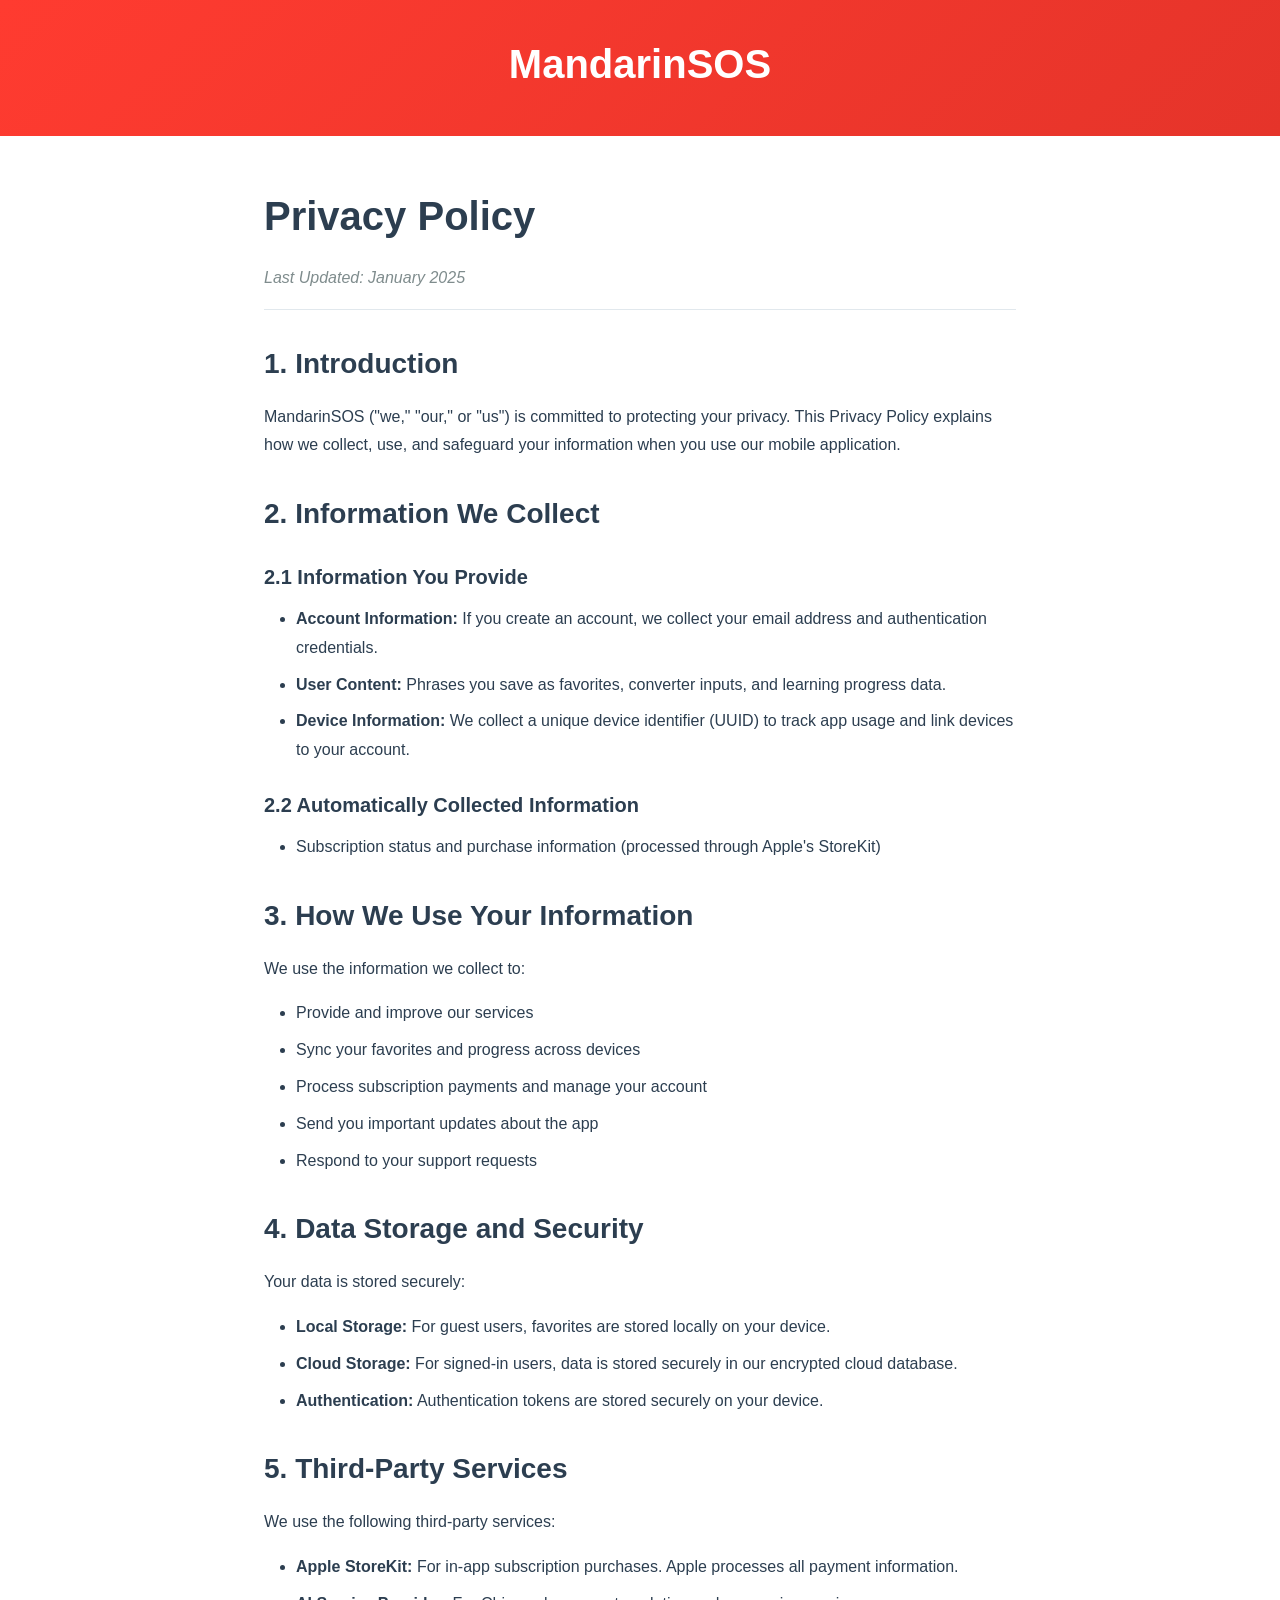
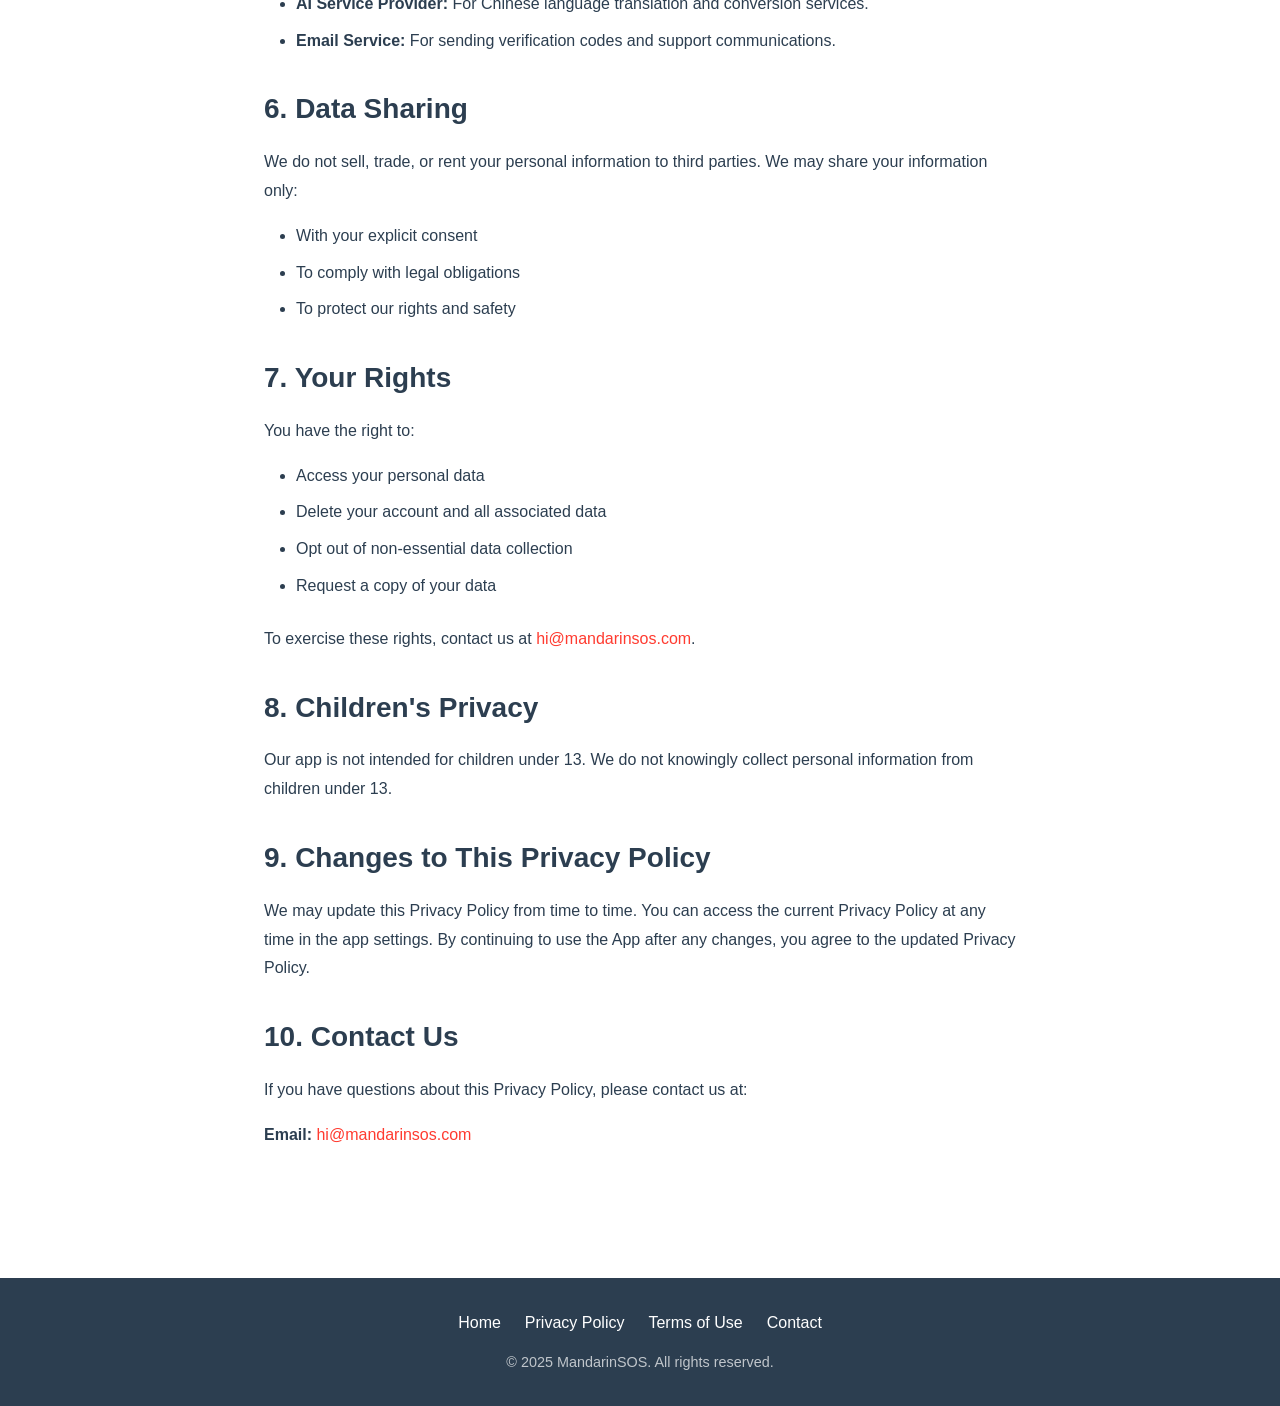
==== privacy.html @ 62cc7afb "Initial commit: MandarinSOS website" ====
<!DOCTYPE html>
<html lang="en">
<head>
    <meta charset="UTF-8">
    <meta name="viewport" content="width=device-width, initial-scale=1.0">
    <meta name="description" content="MandarinSOS Privacy Policy">
    <title>Privacy Policy - MandarinSOS</title>
    <link rel="stylesheet" href="styles.css">
</head>
<body>
    <header>
        <div class="container">
            <h1><a href="index.html">MandarinSOS</a></h1>
        </div>
    </header>

    <main>
        <section class="legal">
            <div class="container">
                <h1>Privacy Policy</h1>
                <p class="last-updated">Last Updated: January 2025</p>

                <h2>1. Introduction</h2>
                <p>MandarinSOS ("we," "our," or "us") is committed to protecting your privacy. This Privacy Policy explains how we collect, use, and safeguard your information when you use our mobile application.</p>

                <h2>2. Information We Collect</h2>
                <h3>2.1 Information You Provide</h3>
                <ul>
                    <li><strong>Account Information:</strong> If you create an account, we collect your email address and authentication credentials.</li>
                    <li><strong>User Content:</strong> Phrases you save as favorites, converter inputs, and learning progress data.</li>
                    <li><strong>Device Information:</strong> We collect a unique device identifier (UUID) to track app usage and link devices to your account.</li>
                </ul>

                <h3>2.2 Automatically Collected Information</h3>
                <ul>
                    <li>Subscription status and purchase information (processed through Apple's StoreKit)</li>
                </ul>

                <h2>3. How We Use Your Information</h2>
                <p>We use the information we collect to:</p>
                <ul>
                    <li>Provide and improve our services</li>
                    <li>Sync your favorites and progress across devices</li>
                    <li>Process subscription payments and manage your account</li>
                    <li>Send you important updates about the app</li>
                    <li>Respond to your support requests</li>
                </ul>

                <h2>4. Data Storage and Security</h2>
                <p>Your data is stored securely:</p>
                <ul>
                    <li><strong>Local Storage:</strong> For guest users, favorites are stored locally on your device.</li>
                    <li><strong>Cloud Storage:</strong> For signed-in users, data is stored securely in our encrypted cloud database.</li>
                    <li><strong>Authentication:</strong> Authentication tokens are stored securely on your device.</li>
                </ul>

                <h2>5. Third-Party Services</h2>
                <p>We use the following third-party services:</p>
                <ul>
                    <li><strong>Apple StoreKit:</strong> For in-app subscription purchases. Apple processes all payment information.</li>
                    <li><strong>AI Service Provider:</strong> For Chinese language translation and conversion services.</li>
                    <li><strong>Email Service:</strong> For sending verification codes and support communications.</li>
                </ul>

                <h2>6. Data Sharing</h2>
                <p>We do not sell, trade, or rent your personal information to third parties. We may share your information only:</p>
                <ul>
                    <li>With your explicit consent</li>
                    <li>To comply with legal obligations</li>
                    <li>To protect our rights and safety</li>
                </ul>

                <h2>7. Your Rights</h2>
                <p>You have the right to:</p>
                <ul>
                    <li>Access your personal data</li>
                    <li>Delete your account and all associated data</li>
                    <li>Opt out of non-essential data collection</li>
                    <li>Request a copy of your data</li>
                </ul>
                <p>To exercise these rights, contact us at <a href="mailto:hi@mandarinsos.com">hi@mandarinsos.com</a>.</p>

                <h2>8. Children's Privacy</h2>
                <p>Our app is not intended for children under 13. We do not knowingly collect personal information from children under 13.</p>

                <h2>9. Changes to This Privacy Policy</h2>
                <p>We may update this Privacy Policy from time to time. You can access the current Privacy Policy at any time in the app settings. By continuing to use the App after any changes, you agree to the updated Privacy Policy.</p>

                <h2>10. Contact Us</h2>
                <p>If you have questions about this Privacy Policy, please contact us at:</p>
                <p><strong>Email:</strong> <a href="mailto:hi@mandarinsos.com">hi@mandarinsos.com</a></p>
            </div>
        </section>
    </main>

    <footer>
        <div class="container">
            <nav>
                <a href="index.html">Home</a>
                <a href="privacy.html">Privacy Policy</a>
                <a href="terms.html">Terms of Use</a>
                <a href="mailto:hi@mandarinsos.com">Contact</a>
            </nav>
            <p class="copyright">&copy; 2025 MandarinSOS. All rights reserved.</p>
        </div>
    </footer>
</body>
</html>
---- styles.css ----
/* MandarinSOS Website Styles - Fast, Modern, Responsive */

:root {
    --primary-color: #FF3B30;
    --primary-dark: #E5342A;
    --secondary-color: #004E89;
    --text-color: #2C3E50;
    --text-light: #7F8C8D;
    --bg-color: #FFFFFF;
    --bg-light: #F8F9FA;
    --border-color: #E1E8ED;
    --max-width: 1200px;
    --spacing: 1.5rem;
}

* {
    margin: 0;
    padding: 0;
    box-sizing: border-box;
}

body {
    font-family: -apple-system, BlinkMacSystemFont, 'Segoe UI', Roboto, 'Helvetica Neue', Arial, sans-serif;
    line-height: 1.6;
    color: var(--text-color);
    background-color: var(--bg-color);
}

.container {
    max-width: var(--max-width);
    margin: 0 auto;
    padding: 0 var(--spacing);
}

/* Header */
header {
    background: linear-gradient(135deg, var(--primary-color), var(--primary-dark));
    color: white;
    padding: 2rem 0;
    text-align: center;
}

header h1 {
    font-size: 2.5rem;
    font-weight: 700;
    margin-bottom: 0.5rem;
}

header h1 a {
    color: white;
    text-decoration: none;
}

.tagline {
    font-size: 1.1rem;
    opacity: 0.95;
}

/* Main Content */
main {
    min-height: calc(100vh - 200px);
}

/* Hero Section */
.hero {
    padding: 4rem 0;
    text-align: center;
    background: var(--bg-light);
}

.hero h2 {
    font-size: 2.5rem;
    margin-bottom: 1rem;
    color: var(--text-color);
}

.lead {
    font-size: 1.25rem;
    color: var(--text-light);
    max-width: 700px;
    margin: 0 auto;
}

/* Features Section */
.features {
    padding: 4rem 0;
}

.features h2 {
    text-align: center;
    font-size: 2rem;
    margin-bottom: 3rem;
    color: var(--text-color);
}

.feature-grid {
    display: grid;
    grid-template-columns: repeat(auto-fit, minmax(250px, 1fr));
    gap: 2rem;
    margin-top: 2rem;
}

.feature-card {
    background: white;
    padding: 2rem;
    border-radius: 12px;
    box-shadow: 0 2px 8px rgba(0, 0, 0, 0.1);
    transition: transform 0.2s, box-shadow 0.2s;
}

.feature-card:hover {
    transform: translateY(-4px);
    box-shadow: 0 4px 16px rgba(0, 0, 0, 0.15);
}

.feature-card h3 {
    font-size: 1.5rem;
    margin-bottom: 1rem;
    color: var(--text-color);
}

.feature-card p {
    color: var(--text-light);
    line-height: 1.6;
}

/* Download Section */
.download {
    padding: 4rem 0;
    text-align: center;
    background: var(--bg-light);
}

.download h2 {
    font-size: 2rem;
    margin-bottom: 1rem;
}

.download p {
    font-size: 1.1rem;
    color: var(--text-light);
    margin-bottom: 2rem;
}

.app-badge {
    display: inline-block;
}

.app-badge img {
    transition: opacity 0.2s;
}

.app-badge:hover img {
    opacity: 0.8;
}

/* Contact Section */
.contact {
    padding: 4rem 0;
    text-align: center;
}

.contact h2 {
    font-size: 2rem;
    margin-bottom: 1rem;
}

.contact p {
    font-size: 1.1rem;
    color: var(--text-light);
    margin-bottom: 1rem;
}

.email {
    font-size: 1.5rem;
    font-weight: 600;
}

.email a {
    color: var(--primary-color);
    text-decoration: none;
    transition: color 0.2s;
}

.email a:hover {
    color: var(--primary-dark);
    text-decoration: underline;
}

/* Legal Pages */
.legal {
    padding: 3rem 0;
    max-width: 800px;
    margin: 0 auto;
}

.legal h1 {
    font-size: 2.5rem;
    margin-bottom: 1rem;
    color: var(--text-color);
}

.last-updated {
    color: var(--text-light);
    font-style: italic;
    margin-bottom: 2rem;
    padding-bottom: 1rem;
    border-bottom: 1px solid var(--border-color);
}

.legal h2 {
    font-size: 1.75rem;
    margin-top: 2rem;
    margin-bottom: 1rem;
    color: var(--text-color);
}

.legal h3 {
    font-size: 1.25rem;
    margin-top: 1.5rem;
    margin-bottom: 0.75rem;
    color: var(--text-color);
}

.legal p {
    margin-bottom: 1rem;
    line-height: 1.8;
}

.legal ul {
    margin-left: 2rem;
    margin-bottom: 1.5rem;
}

.legal li {
    margin-bottom: 0.5rem;
    line-height: 1.8;
}

.legal a {
    color: var(--primary-color);
    text-decoration: none;
}

.legal a:hover {
    text-decoration: underline;
}

/* Footer */
footer {
    background: var(--text-color);
    color: white;
    padding: 2rem 0;
    margin-top: 4rem;
}

footer .container {
    text-align: center;
}

footer nav {
    display: flex;
    justify-content: center;
    flex-wrap: wrap;
    gap: 1.5rem;
    margin-bottom: 1rem;
}

footer nav a {
    color: white;
    text-decoration: none;
    transition: opacity 0.2s;
}

footer nav a:hover {
    opacity: 0.8;
    text-decoration: underline;
}

.copyright {
    color: rgba(255, 255, 255, 0.7);
    font-size: 0.9rem;
}

/* Responsive Design */
@media (max-width: 768px) {
    header h1 {
        font-size: 2rem;
    }

    .hero h2 {
        font-size: 2rem;
    }

    .lead {
        font-size: 1.1rem;
    }

    .feature-grid {
        grid-template-columns: 1fr;
    }

    .legal {
        padding: 2rem 1rem;
    }

    .legal h1 {
        font-size: 2rem;
    }

    .legal h2 {
        font-size: 1.5rem;
    }

    footer nav {
        flex-direction: column;
        gap: 1rem;
    }
}

/* Performance Optimizations */
img {
    max-width: 100%;
    height: auto;
    display: block;
}

/* Apple EULA Button */
.apple-eula-button {
    display: inline-block;
    padding: 1rem 2rem;
    background: var(--primary-color);
    color: #FFFFFF !important;
    text-decoration: none;
    border-radius: 8px;
    font-weight: 600;
    font-size: 1.1rem;
    transition: background 0.2s, transform 0.2s;
    box-shadow: 0 2px 8px rgba(0, 0, 0, 0.15);
}

.apple-eula-button:hover {
    background: var(--primary-dark);
    transform: translateY(-2px);
    box-shadow: 0 4px 12px rgba(0, 0, 0, 0.2);
    color: #FFFFFF !important;
}

/* Print Styles */
@media print {
    header, footer {
        background: white;
        color: black;
    }
    
    .hero, .download {
        background: white;
    }
}
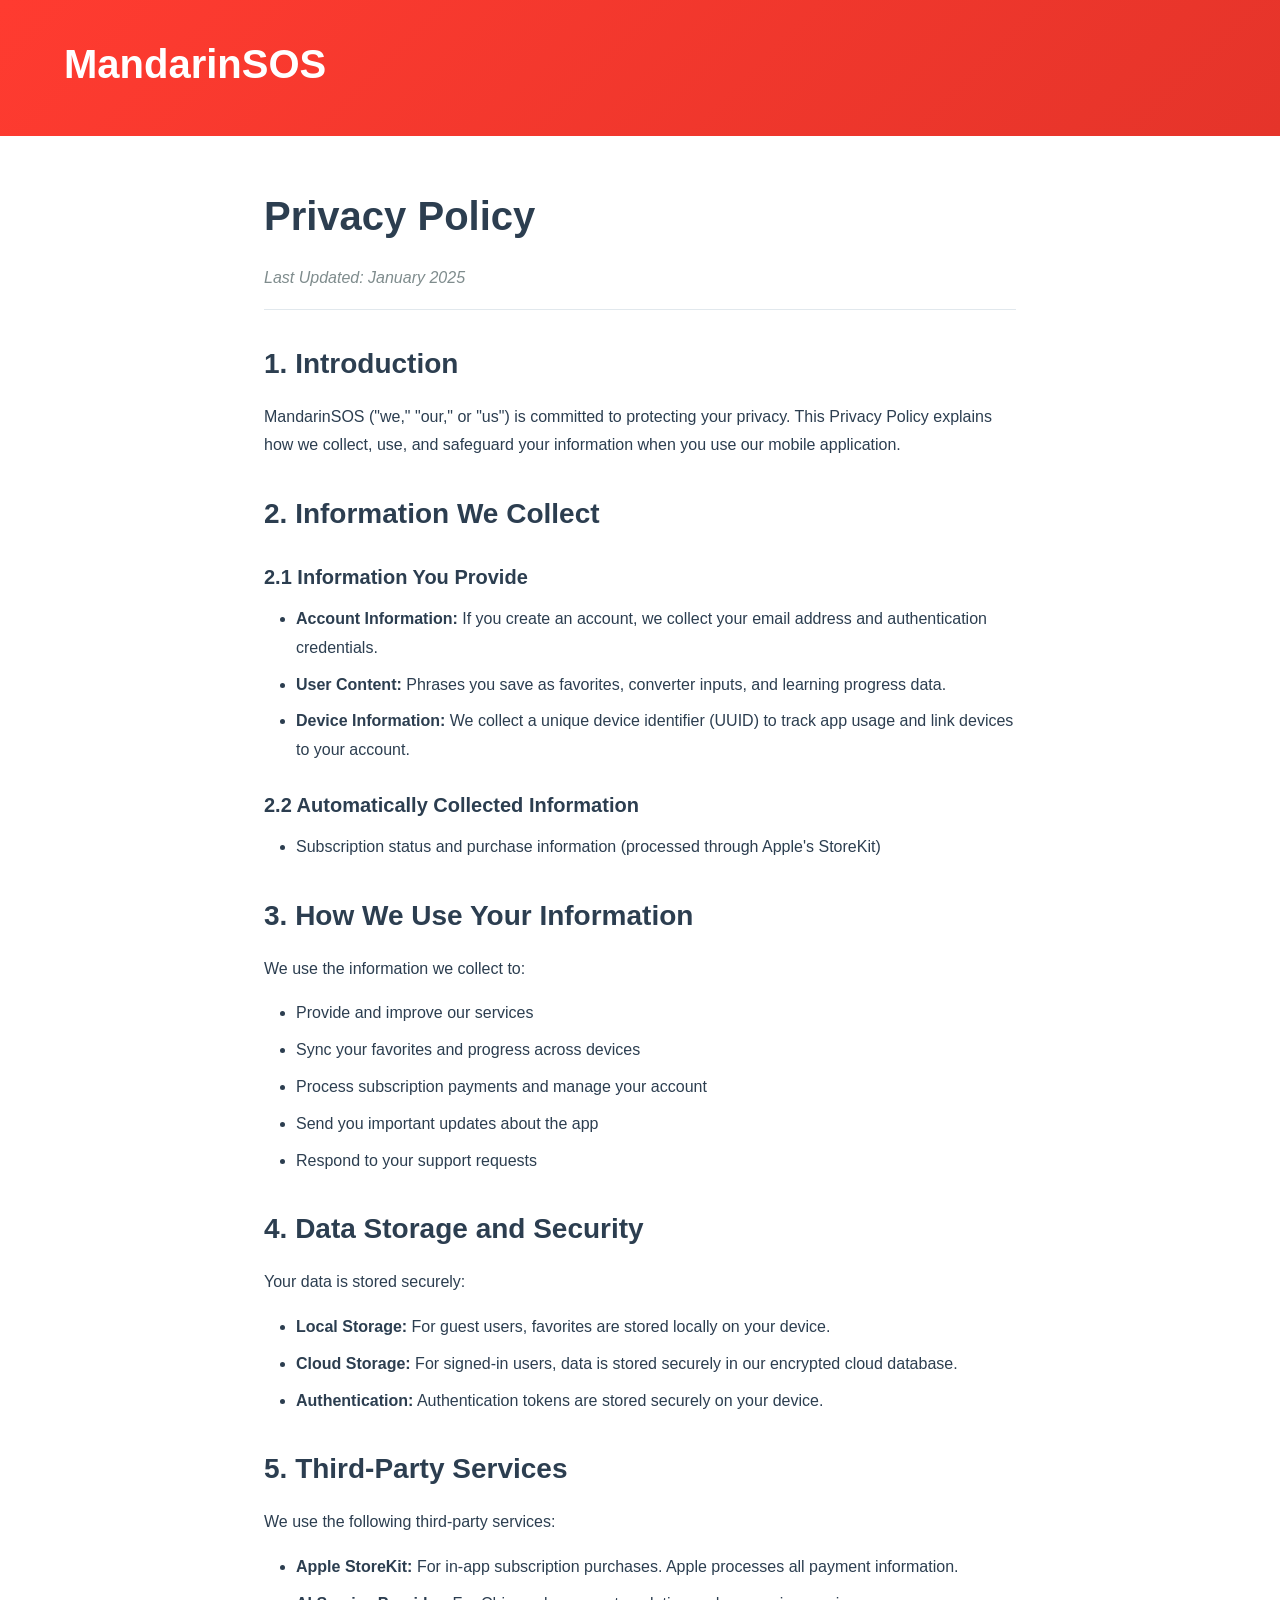
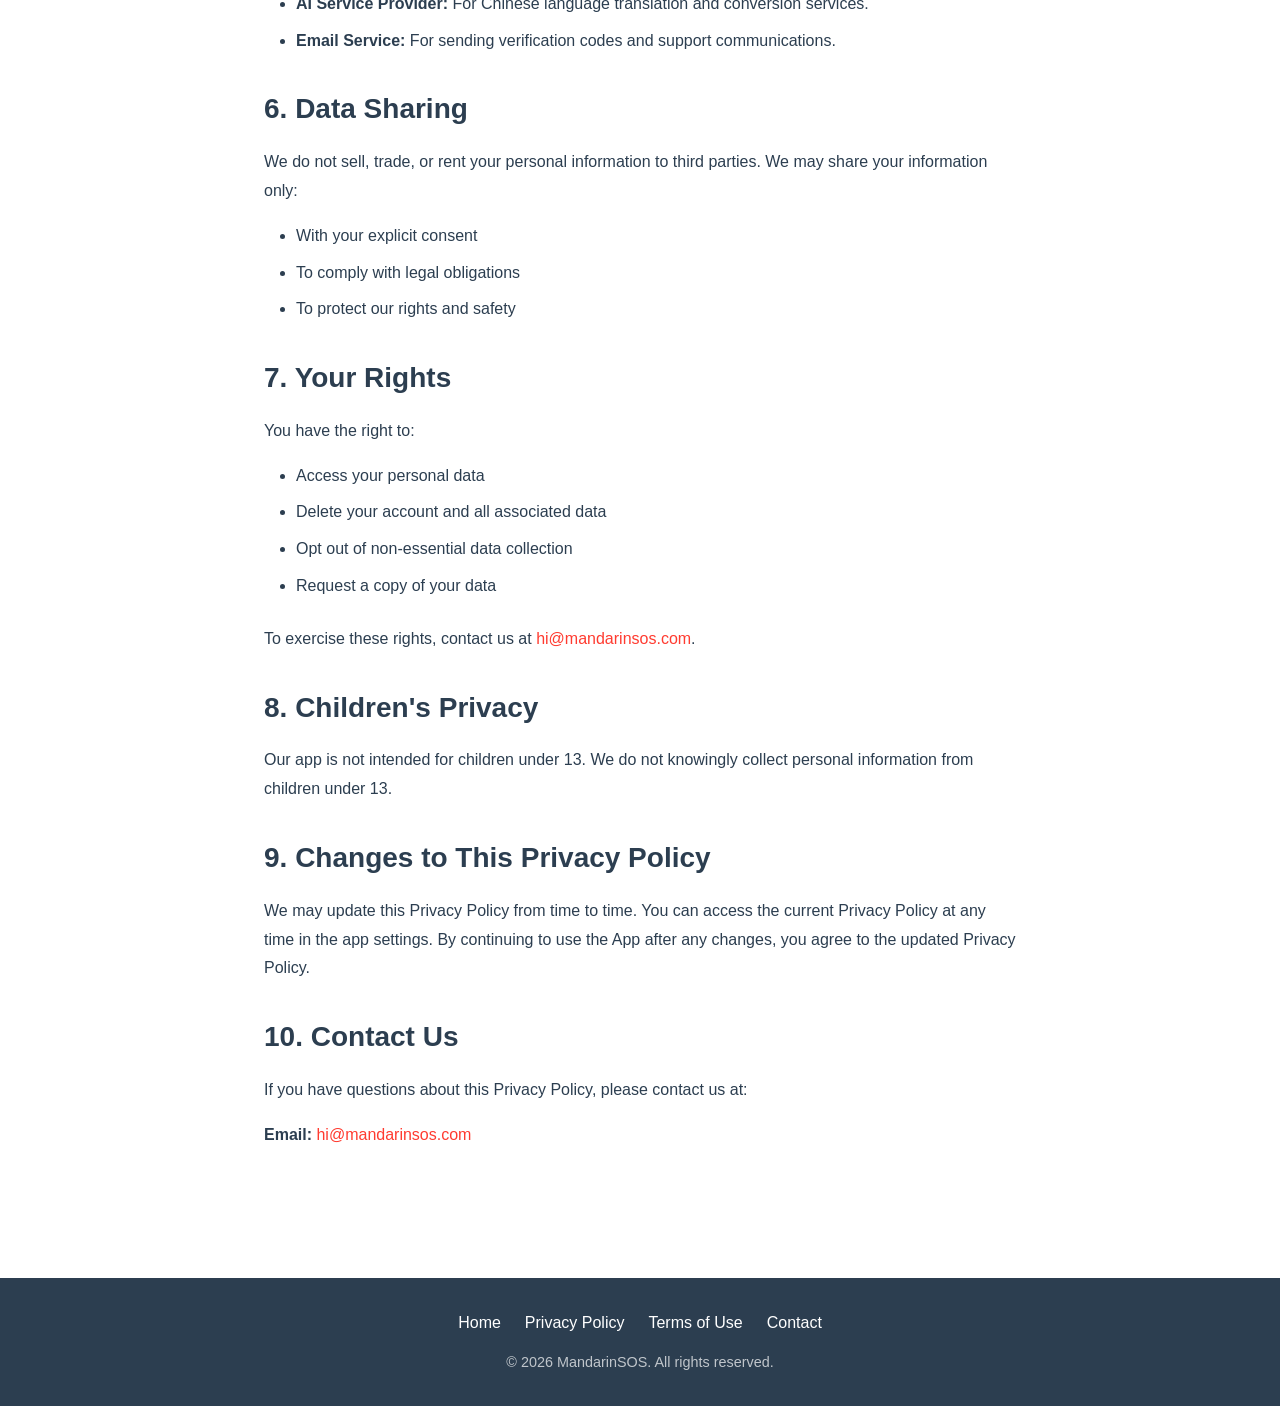
==== commit a4ba2672: "Update logo layout with rounded corners and update copyright to 2026" ====
--- a/privacy.html
+++ b/privacy.html
@@ -101,7 +101,7 @@
                 <a href="terms.html">Terms of Use</a>
                 <a href="mailto:hi@mandarinsos.com">Contact</a>
             </nav>
-            <p class="copyright">&copy; 2025 MandarinSOS. All rights reserved.</p>
+            <p class="copyright">&copy; 2026 MandarinSOS. All rights reserved.</p>
         </div>
     </footer>
 </body>
--- a/styles.css
+++ b/styles.css
@@ -37,13 +37,38 @@
     background: linear-gradient(135deg, var(--primary-color), var(--primary-dark));
     color: white;
     padding: 2rem 0;
-    text-align: center;
+}
+
+.header-content {
+    display: flex;
+    align-items: center;
+    gap: 2rem;
+}
+
+.logo-container {
+    flex-shrink: 0;
+}
+
+.logo {
+    max-width: 120px;
+    max-height: 120px;
+    width: auto;
+    height: auto;
+    display: block;
+    object-fit: contain;
+    border-radius: 20px;
+    box-shadow: 0 4px 12px rgba(0, 0, 0, 0.2);
+}
+
+.header-text {
+    flex: 1;
 }
 
 header h1 {
     font-size: 2.5rem;
     font-weight: 700;
     margin-bottom: 0.5rem;
+    text-align: left;
 }
 
 header h1 a {
@@ -54,6 +79,7 @@
 .tagline {
     font-size: 1.1rem;
     opacity: 0.95;
+    text-align: left;
 }
 
 /* Main Content */
@@ -284,8 +310,24 @@
 
 /* Responsive Design */
 @media (max-width: 768px) {
+    .header-content {
+        flex-direction: column;
+        text-align: center;
+        gap: 1rem;
+    }
+
+    .logo {
+        max-width: 80px;
+        max-height: 80px;
+    }
+
     header h1 {
         font-size: 2rem;
+        text-align: center;
+    }
+
+    .tagline {
+        text-align: center;
     }
 
     .hero h2 {
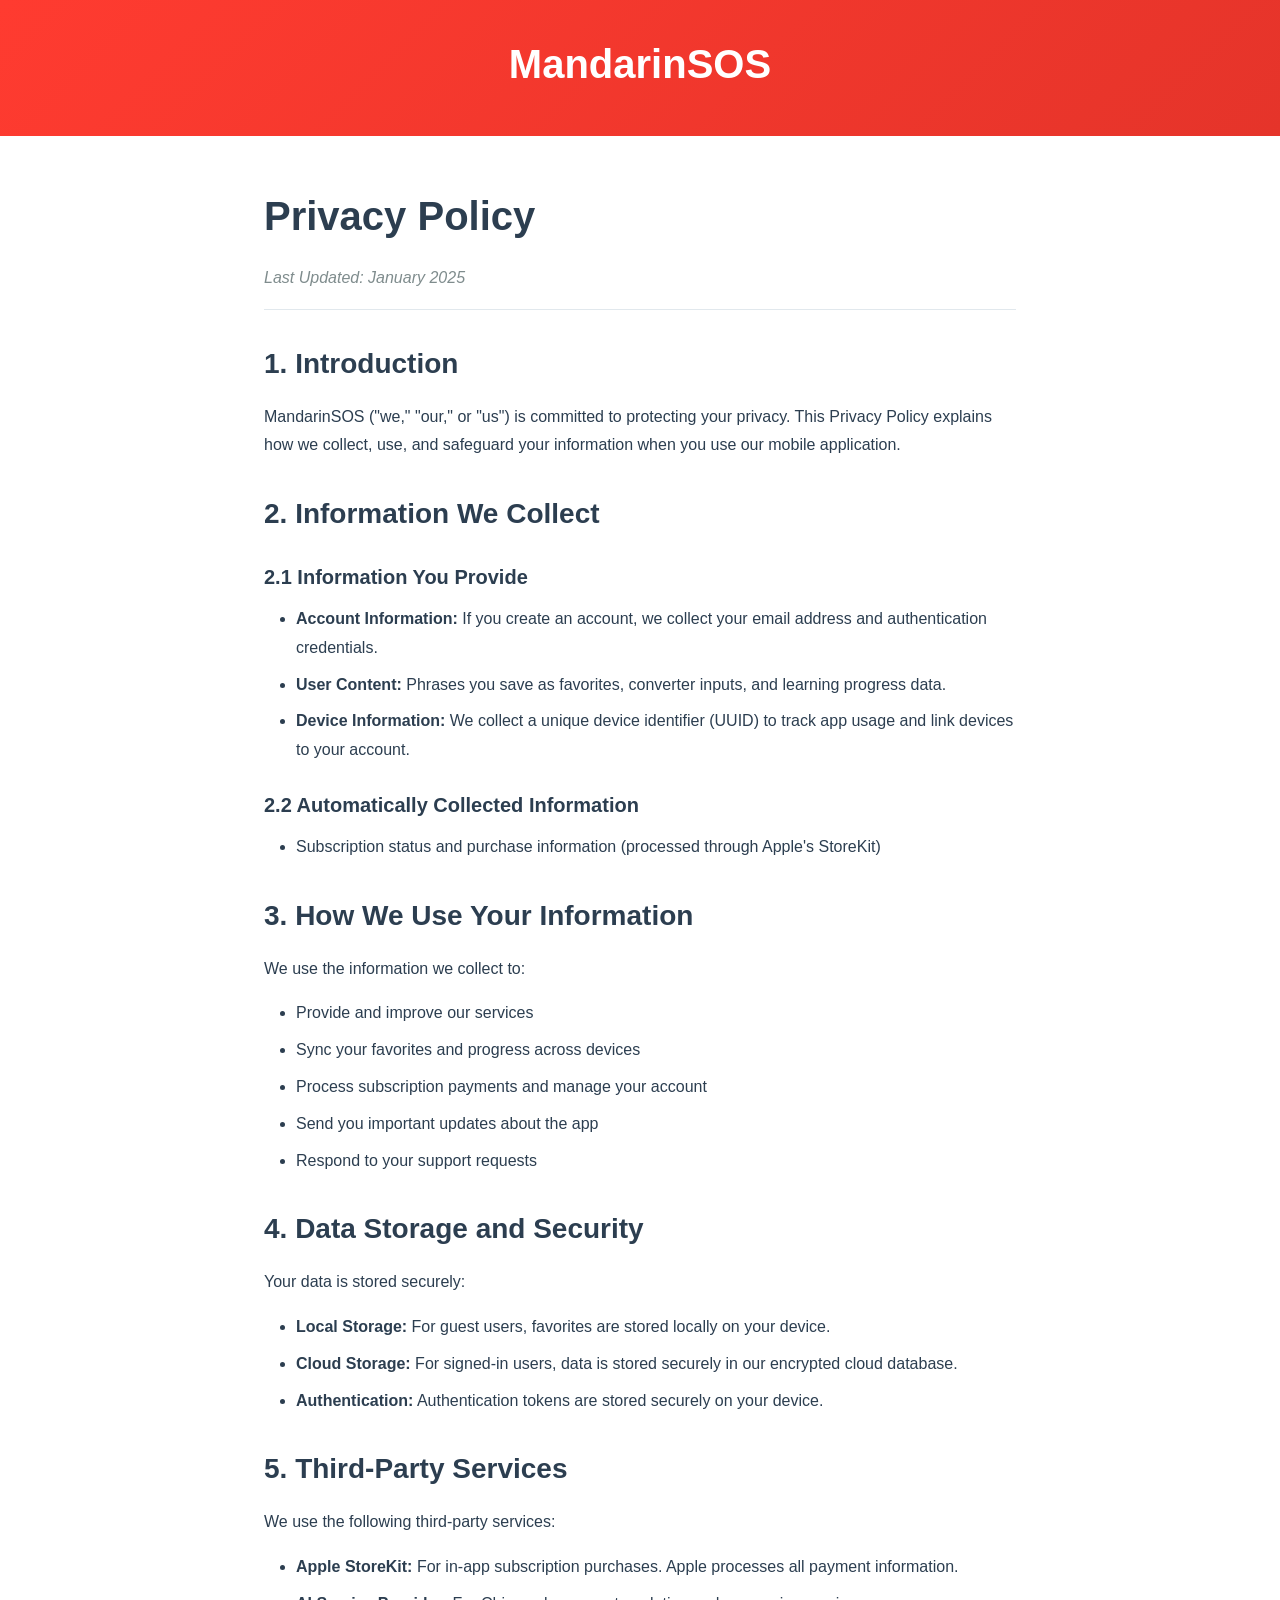
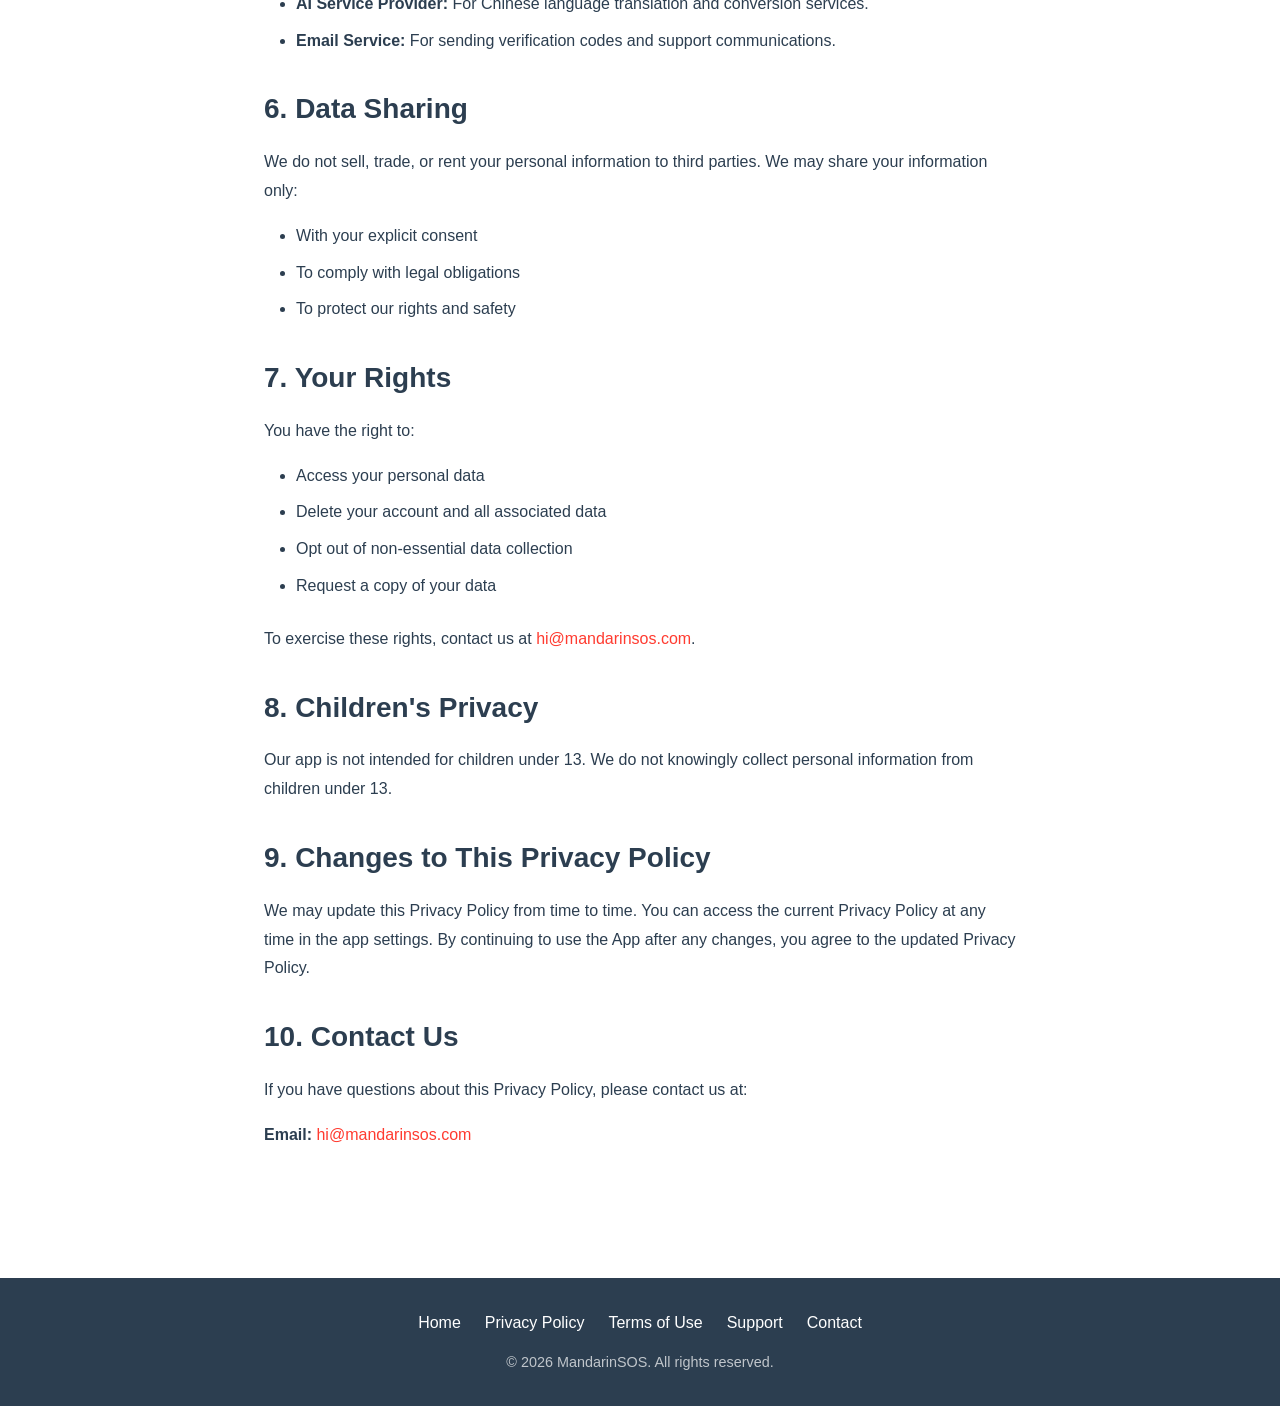
==== commit 44caeed6: "Add Support page with 24-hour response time and update footer links" ====
--- a/privacy.html
+++ b/privacy.html
@@ -99,6 +99,7 @@
                 <a href="index.html">Home</a>
                 <a href="privacy.html">Privacy Policy</a>
                 <a href="terms.html">Terms of Use</a>
+                <a href="support.html">Support</a>
                 <a href="mailto:hi@mandarinsos.com">Contact</a>
             </nav>
             <p class="copyright">&copy; 2026 MandarinSOS. All rights reserved.</p>
--- a/styles.css
+++ b/styles.css
@@ -37,74 +37,81 @@
     background: linear-gradient(135deg, var(--primary-color), var(--primary-dark));
     color: white;
     padding: 2rem 0;
-}
-
-.header-content {
+    text-align: center;
+}
+
+header h1 {
+    font-size: 2.5rem;
+    font-weight: 700;
+    margin-bottom: 0.5rem;
+}
+
+header h1 a {
+    color: white;
+    text-decoration: none;
+}
+
+.tagline {
+    font-size: 1.1rem;
+    opacity: 0.95;
+}
+
+/* Main Content */
+main {
+    min-height: calc(100vh - 200px);
+}
+
+/* Hero Section */
+.hero {
+    padding: 4rem 0;
+    background: var(--bg-light);
+}
+
+.hero-top {
     display: flex;
-    align-items: center;
-    gap: 2rem;
-}
-
-.logo-container {
+    align-items: flex-start;
+    justify-content: center;
+    gap: 1rem;
+    margin: 0 auto;
+    width: fit-content;
+    max-width: 100%;
+}
+
+.hero-logo {
     flex-shrink: 0;
+    padding-top: 0.3rem;
 }
 
 .logo {
-    max-width: 120px;
-    max-height: 120px;
+    max-width: 60px;
+    max-height: 60px;
     width: auto;
     height: auto;
     display: block;
     object-fit: contain;
-    border-radius: 20px;
-    box-shadow: 0 4px 12px rgba(0, 0, 0, 0.2);
-}
-
-.header-text {
-    flex: 1;
-}
-
-header h1 {
-    font-size: 2.5rem;
-    font-weight: 700;
-    margin-bottom: 0.5rem;
+}
+
+.hero-text {
+    flex-shrink: 0;
     text-align: left;
-}
-
-header h1 a {
-    color: white;
-    text-decoration: none;
-}
-
-.tagline {
-    font-size: 1.1rem;
-    opacity: 0.95;
-    text-align: left;
-}
-
-/* Main Content */
-main {
-    min-height: calc(100vh - 200px);
-}
-
-/* Hero Section */
-.hero {
-    padding: 4rem 0;
-    text-align: center;
-    background: var(--bg-light);
+    padding-top: 0.6rem;
+    max-width: 700px;
 }
 
 .hero h2 {
     font-size: 2.5rem;
     margin-bottom: 1rem;
     color: var(--text-color);
+    text-align: left;
 }
 
 .lead {
     font-size: 1.25rem;
     color: var(--text-light);
     max-width: 700px;
-    margin: 0 auto;
+    text-align: center;
+    margin: 1.5rem auto 0;
+    padding-left: calc(60px + 1rem + 0.3rem);
 }
 
 /* Features Section */
@@ -310,24 +317,32 @@
 
 /* Responsive Design */
 @media (max-width: 768px) {
-    .header-content {
+    header h1 {
+        font-size: 2rem;
+    }
+
+    .hero-top {
         flex-direction: column;
         text-align: center;
-        gap: 1rem;
+        gap: 1.5rem;
+    }
+
+    .hero-text {
+        text-align: center;
+        padding-top: 0;
+    }
+
+    .hero h2 {
+        text-align: center;
+    }
+
+    .lead {
+        padding-left: 0;
     }
 
     .logo {
-        max-width: 80px;
-        max-height: 80px;
-    }
-
-    header h1 {
-        font-size: 2rem;
-        text-align: center;
-    }
-
-    .tagline {
-        text-align: center;
+        max-width: 50px;
+        max-height: 50px;
     }
 
     .hero h2 {
